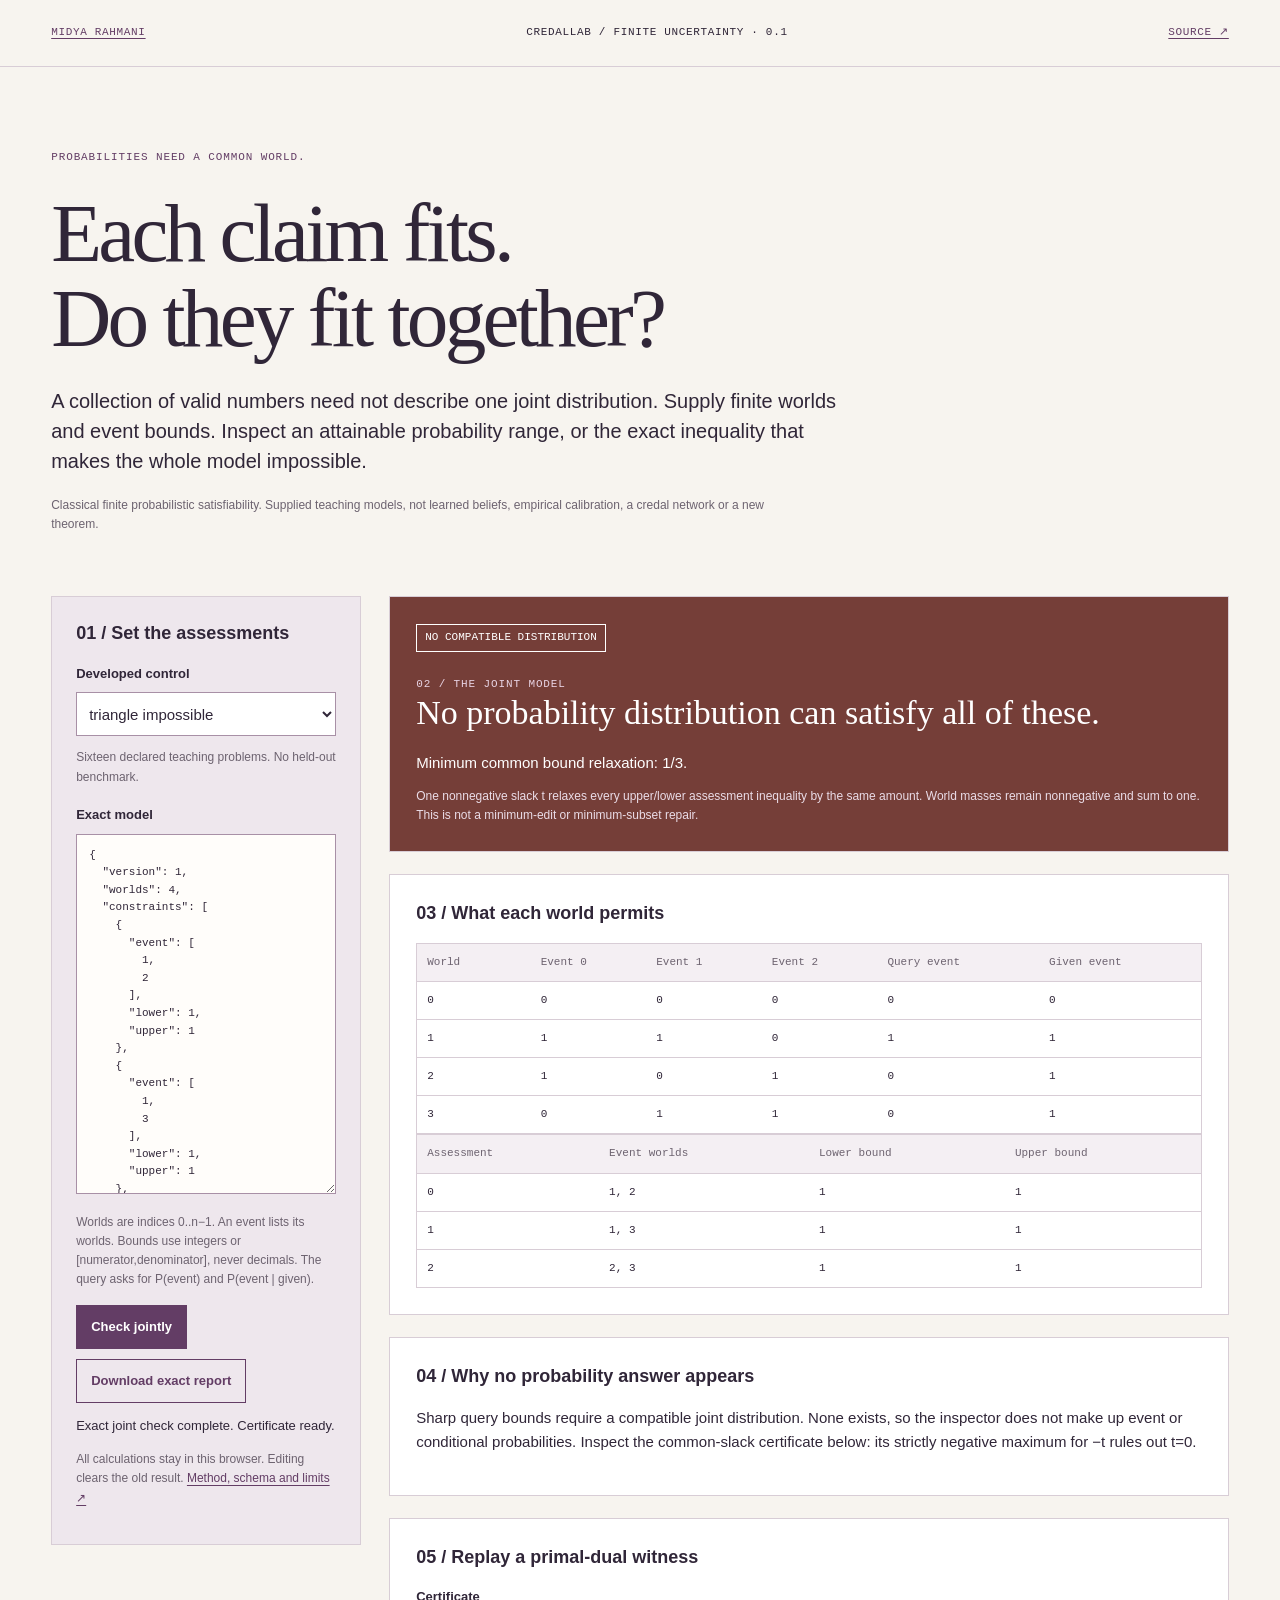
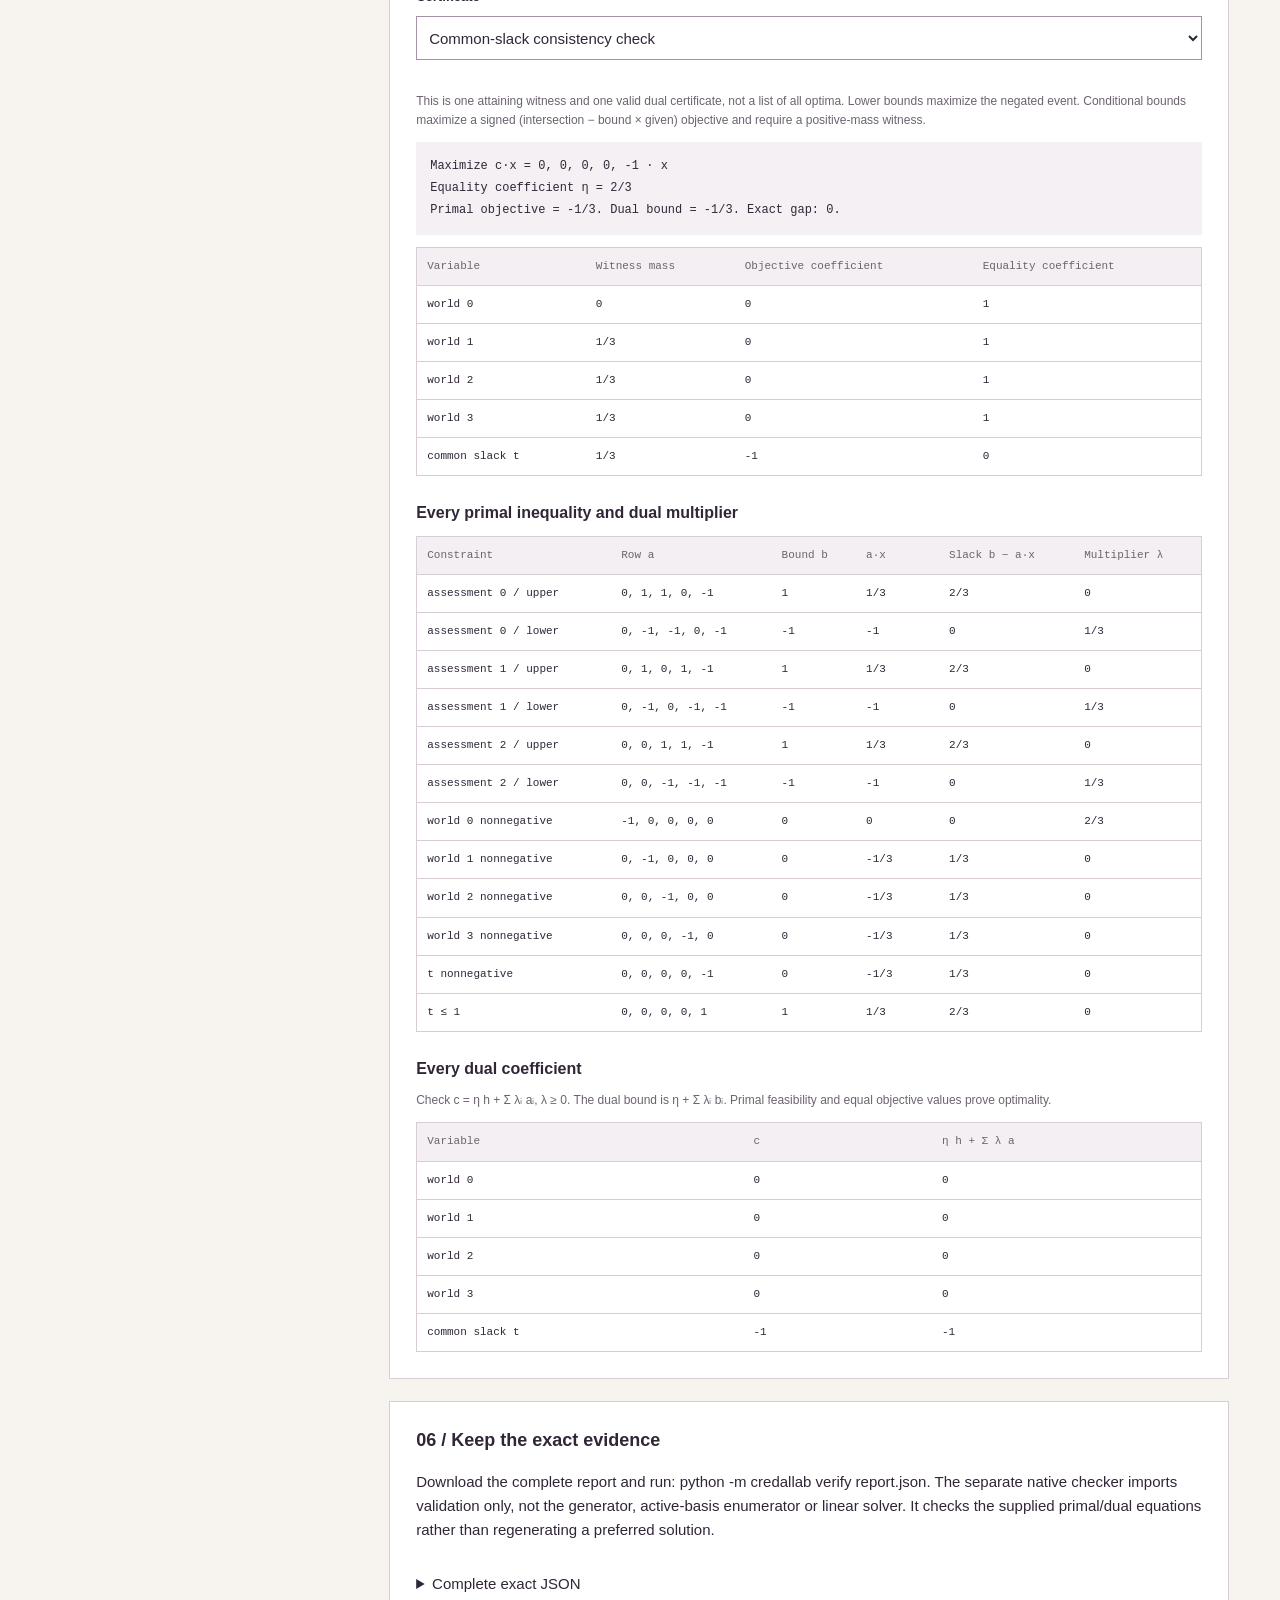
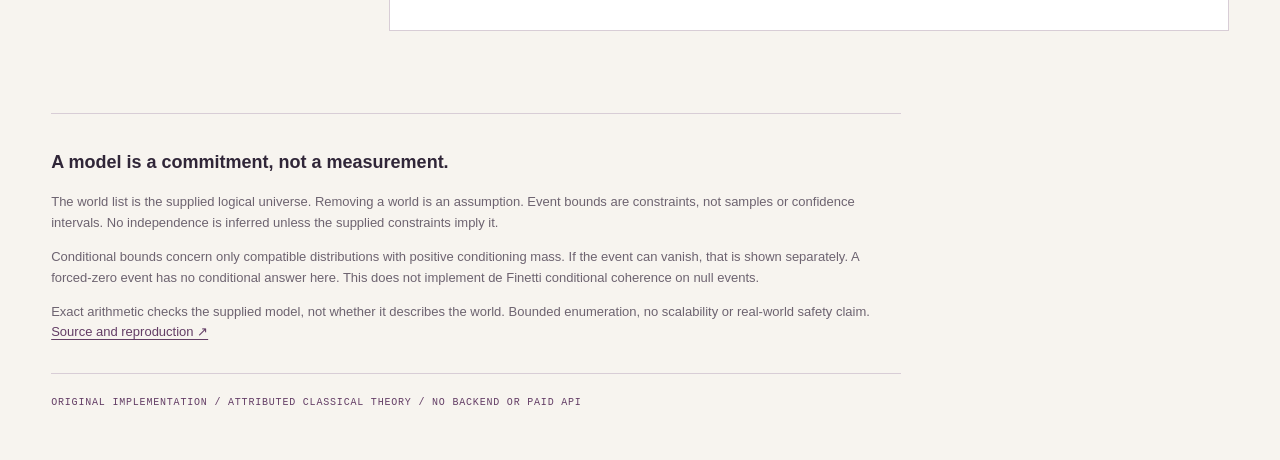
==== docs/index.html @ 1cdc38d1 "CredalLab: implement finite probability evidence docs/index.html This HTML file serves as the main s" ====
<!doctype html>
<html lang="en"><head><meta charset="utf-8"><meta name="viewport" content="width=device-width,initial-scale=1"><meta name="description" content="Exact finite probability constraints, attainable bounds and independent primal-dual evidence."><title>CredalLab | Do these probabilities share a world?</title><link rel="stylesheet" href="credal.css"><script defer src="credal-engine.js"></script><script defer src="credal-app.js"></script></head>
<body><header><a href="https://github.com/midya8">MIDYA RAHMANI</a><span>CREDALLAB / FINITE UNCERTAINTY · 0.1</span><a href="https://github.com/midya8/credallab">SOURCE ↗</a></header>
<main><section class="hero"><p class="eyebrow">PROBABILITIES NEED A COMMON WORLD.</p><h1>Each claim fits.<br>Do they fit together?</h1><p class="lead">A collection of valid numbers need not describe one joint distribution. Supply finite worlds and event bounds. Inspect an attainable probability range, or the exact inequality that makes the whole model impossible.</p><p class="scope">Classical finite probabilistic satisfiability. Supplied teaching models, not learned beliefs, empirical calibration, a credal network or a new theorem.</p></section>
<div class="workspace"><aside><h2>01 / Set the assessments</h2><label for="control">Developed control</label><select id="control" disabled></select><p class="muted">Sixteen declared teaching problems. No held-out benchmark.</p><label for="input">Exact model</label><textarea id="input" spellcheck="false" aria-describedby="input-help"></textarea><p id="input-help" class="muted">Worlds are indices 0..n−1. An event lists its worlds. Bounds use integers or [numerator,denominator], never decimals. The query asks for P(event) and P(event | given).</p><div class="buttons"><button id="run">Check jointly</button><button id="export" class="secondary" disabled>Download exact report</button></div><p id="status" role="status" aria-live="polite">Loading exact engine…</p><p class="muted">All calculations stay in this browser. Editing clears the old result. <a href="https://github.com/midya8/credallab/blob/main/METHOD.md">Method, schema and limits ↗</a></p><noscript>This inspector needs JavaScript. The source includes an independent Python checker and command-line engine.</noscript></aside>
<div id="output" aria-live="polite"></div></div>
<footer><h2>A model is a commitment, not a measurement.</h2><p>The world list is the supplied logical universe. Removing a world is an assumption. Event bounds are constraints, not samples or confidence intervals. No independence is inferred unless the supplied constraints imply it.</p><p>Conditional bounds concern only compatible distributions with positive conditioning mass. If the event can vanish, that is shown separately. A forced-zero event has no conditional answer here. This does not implement de Finetti conditional coherence on null events.</p><p>Exact arithmetic checks the supplied model, not whether it describes the world. Bounded enumeration, no scalability or real-world safety claim. <a href="https://github.com/midya8/credallab">Source and reproduction ↗</a></p><span class="signature">ORIGINAL IMPLEMENTATION / ATTRIBUTED CLASSICAL THEORY / NO BACKEND OR PAID API</span></footer></main></body></html>
---- docs/credal.css ----
:root{--ink:#302638;--plum:#633d65;--paper:#f7f4ef;--white:#fff;--soft:#eee7ed;--line:#d8cdd6;--muted:#6d6370;--orange:#b84d22;--green:#42614b}*{box-sizing:border-box}body{margin:0;background:var(--paper);color:var(--ink);font-family:'DM Sans',Arial,sans-serif;font-size:15px;line-height:1.6}a{color:var(--plum);text-underline-offset:3px}header{display:flex;justify-content:space-between;gap:20px;padding:24px 4vw;border-bottom:1px solid var(--line);font:11px/1.6 'IBM Plex Mono',monospace;letter-spacing:.06em}main{max-width:1400px;margin:auto;padding:0 4vw}.hero{padding:70px 0 50px;max-width:970px}.eyebrow,.signature{font:11px/1.7 'IBM Plex Mono',monospace;letter-spacing:.08em;color:var(--plum)}h1{font-family:Georgia,serif;font-weight:400;font-size:clamp(48px,6.5vw,88px);line-height:1.02;letter-spacing:-.045em;margin:25px 0}.lead{font-size:20px;max-width:790px;line-height:1.5}.scope,.muted{font-size:12px;color:var(--muted)}.scope{max-width:730px}.workspace{display:grid;grid-template-columns:minmax(240px,310px) minmax(0,1fr);gap:28px;align-items:start}aside{padding:24px;background:var(--soft);border:1px solid var(--line)}h2{font-size:18px;line-height:1.35;margin:0 0 18px}h3{font-size:16px;line-height:1.35;margin:26px 0 12px}label{display:block;font-size:13px;font-weight:700;margin:18px 0 8px}select,textarea,button{font:inherit;max-width:100%}select{width:100%;min-height:44px;padding:8px;background:white;border:1px solid #a890a6;color:var(--ink)}textarea{width:100%;height:360px;padding:12px;background:#fffdfa;color:var(--ink);border:1px solid #a890a6;font:11px/1.6 'IBM Plex Mono',monospace;resize:vertical}button{min-height:44px;border:1px solid var(--plum);background:var(--plum);color:white;padding:10px 14px;font-size:13px;font-weight:700;cursor:pointer}button.secondary{background:transparent;color:var(--plum)}button:disabled{opacity:.45;cursor:default}button:focus-visible,select:focus-visible,textarea:focus-visible,a:focus-visible,summary:focus-visible{outline:3px solid var(--orange);outline-offset:3px}.buttons{display:flex;gap:10px;flex-wrap:wrap;margin-top:16px}#status{font-size:13px}#status[data-error=true]{color:#a53116}.panel{border:1px solid var(--line);background:white;padding:26px;margin-bottom:22px;min-width:0}.result{background:var(--plum);color:white}.result h2{font-family:Georgia,serif;font-size:34px;font-weight:400;line-height:1.15}.result .eyebrow{color:#e8d3e3}.result p{margin-bottom:0}.result.infeasible{background:#753e38}.result .muted{color:#eadce7}.badge{display:inline-block;font:11px/1.4 'IBM Plex Mono',monospace;border:1px solid currentColor;padding:5px 8px;margin-bottom:12px}.table-wrap{overflow:auto;width:100%;border:1px solid var(--line)}table{border-collapse:collapse;width:100%;font:11px/1.55 'IBM Plex Mono',monospace}th{text-align:left;color:var(--muted);background:#f4eff3;font-weight:400}th,td{padding:10px;border-bottom:1px solid var(--line);vertical-align:top;min-width:65px;overflow-wrap:anywhere}td.vector{min-width:130px}tbody tr:last-child td{border-bottom:0}.scroll-hint{display:none}.cert-select{margin:0 0 20px}.metric{font-family:Georgia,serif;font-size:30px;color:var(--plum);margin:8px 0}.metric small{font:13px 'DM Sans',sans-serif;color:var(--muted)}.equation{font:12px/1.8 'IBM Plex Mono',monospace;background:#f5f0f4;padding:14px;overflow-wrap:anywhere}.range{display:block;width:100%;height:auto;border:1px solid var(--line);background:#fcf9fb;margin:14px 0 24px}.range text{font:13px 'IBM Plex Mono',monospace;fill:var(--muted)}.range path{stroke:var(--line);stroke-width:1}.range line{stroke:var(--plum);stroke-width:6}.range circle{fill:var(--plum)}.worldbar{height:8px;background:var(--soft);width:100%;min-width:80px;margin-top:5px}.worldbar span{display:block;height:100%;background:var(--plum)}details{margin-top:22px}summary{cursor:pointer;padding:8px 0}pre{overflow:auto;max-height:380px;background:#f5f0f4;padding:15px;font:11px/1.6 'IBM Plex Mono',monospace}footer{border-top:1px solid var(--line);padding:36px 0 50px;margin-top:60px;max-width:850px}footer p{font-size:13px;color:var(--muted)}.signature{display:block;border-top:1px solid var(--line);padding-top:20px;margin-top:30px;font-size:10px}@media(max-width:800px){.workspace{grid-template-columns:1fr}.hero{padding:50px 0 30px}aside{padding:20px}textarea{height:280px}header{flex-wrap:wrap;gap:8px 20px}header span{order:3;flex-basis:100%}.panel{padding:20px}.lead{font-size:18px}.scroll-hint{display:block;font-size:11px;color:var(--muted)}.result h2{font-size:30px}.range text{font-size:18px}}@media(prefers-reduced-motion:reduce){*{scroll-behavior:auto!important}}
.table-wrap table{min-width:max-content}th,td{white-space:nowrap;overflow-wrap:normal}
#output{min-width:0;width:100%}
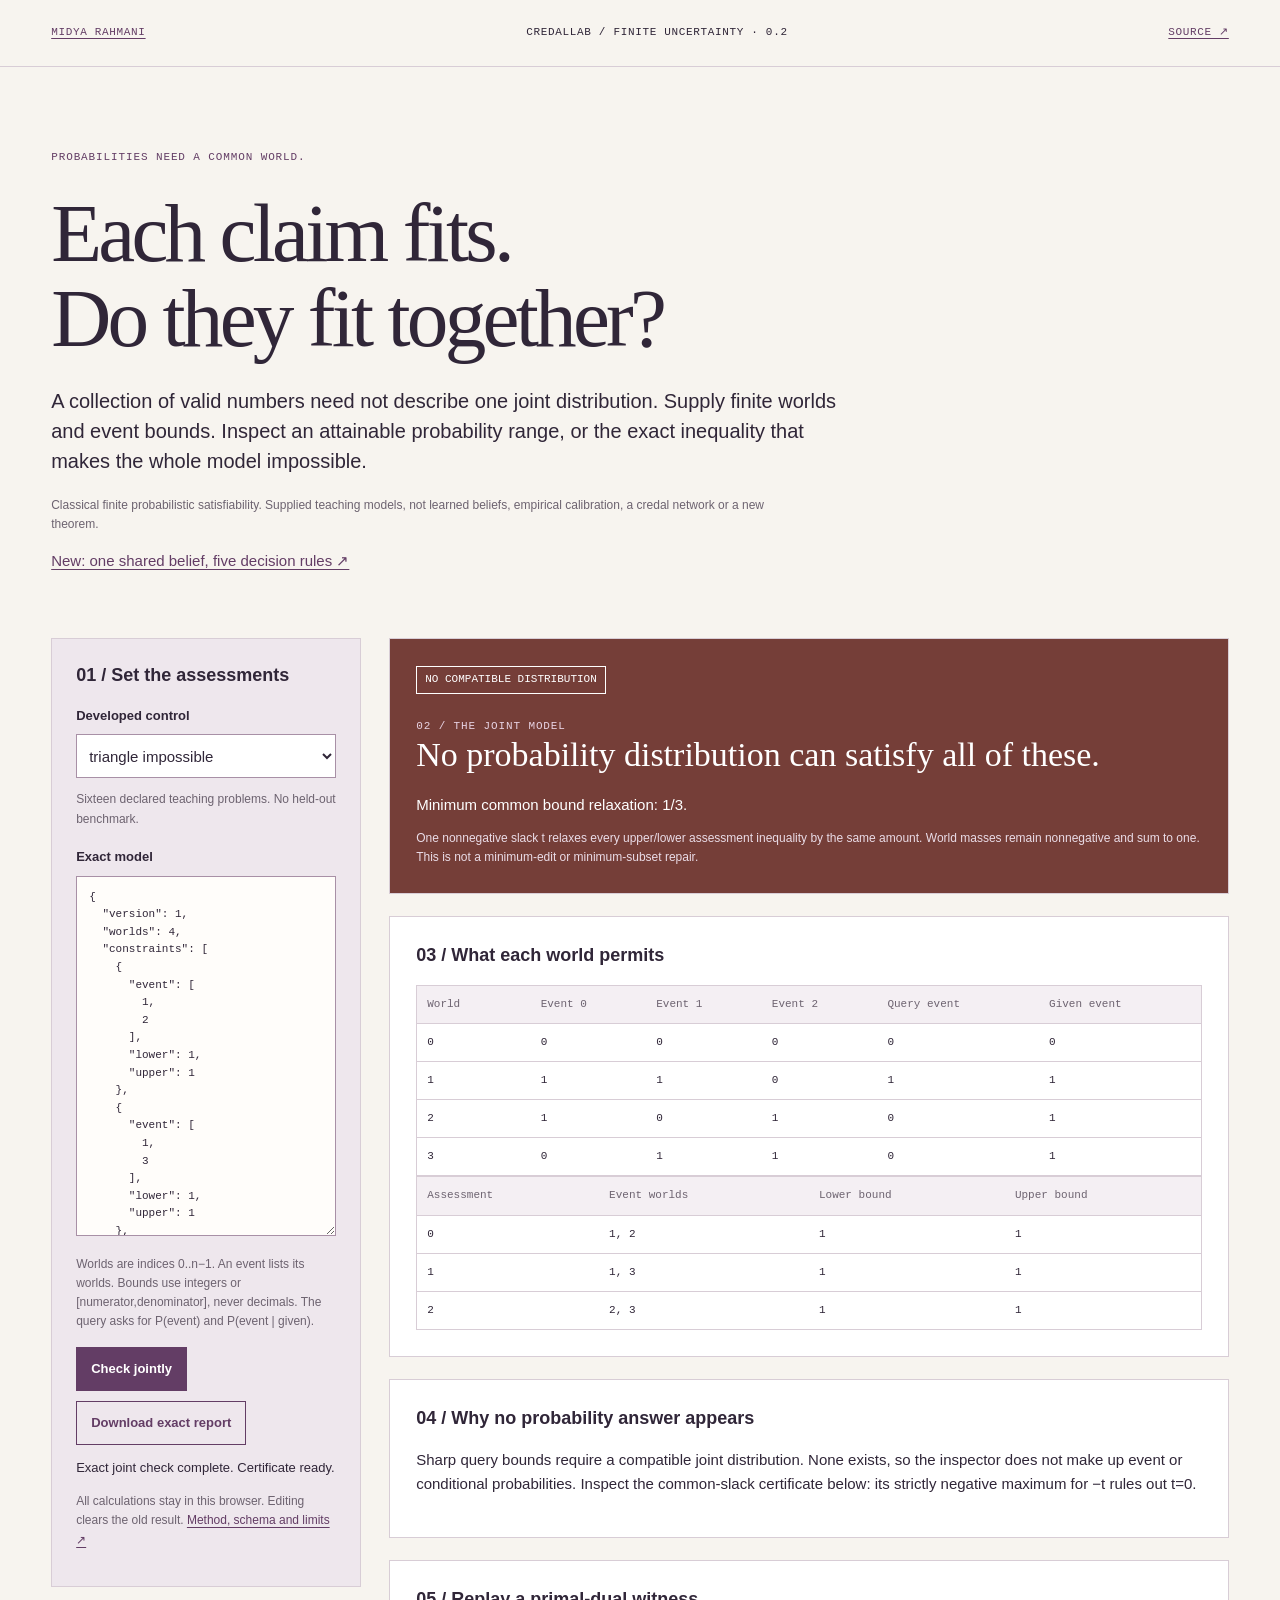
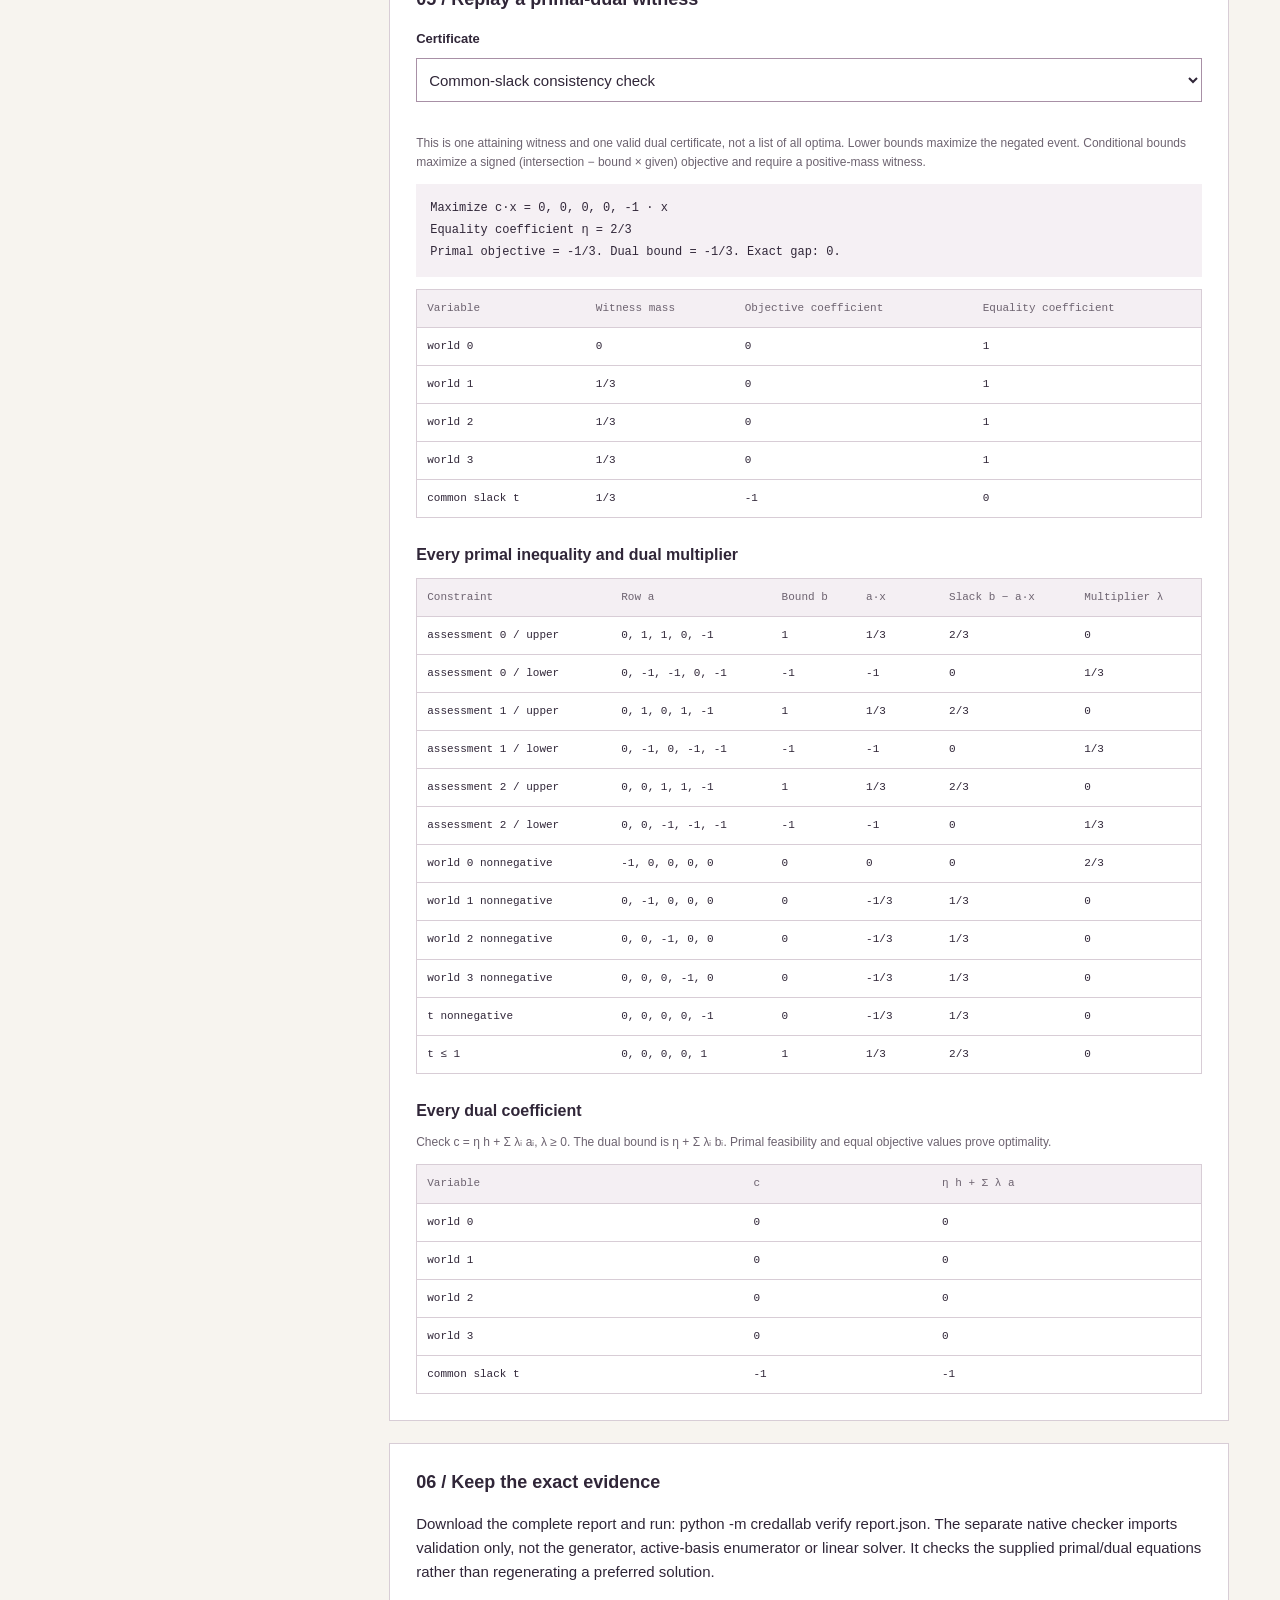
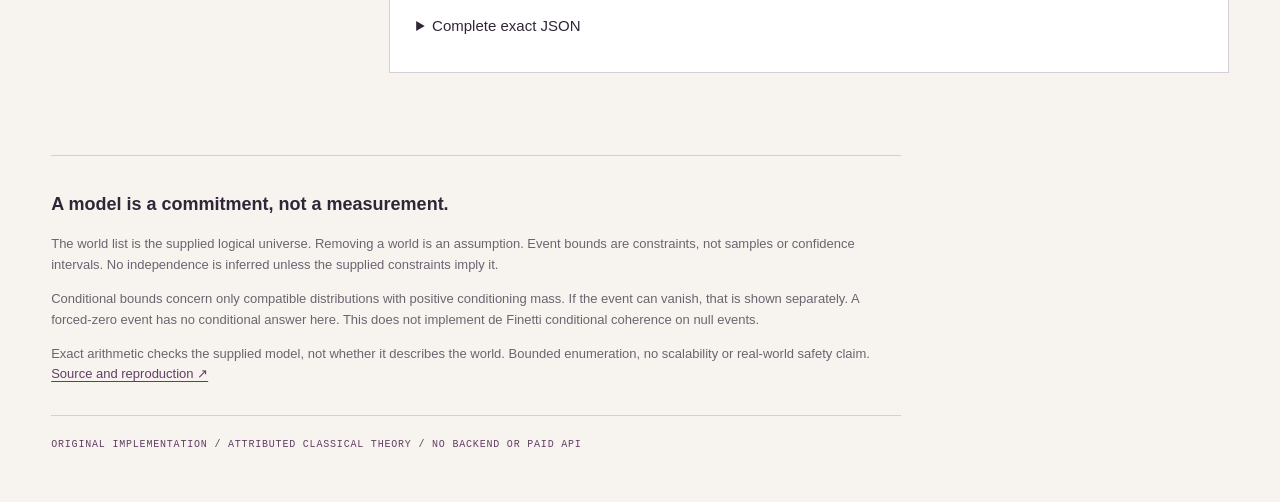
==== commit 7411e4f6: "CredalLab: implement exact shared-belief decisions docs/index.html Updated footer content and header" ====
--- a/docs/index.html
+++ b/docs/index.html
@@ -1,7 +1,7 @@
 <!doctype html>
 <html lang="en"><head><meta charset="utf-8"><meta name="viewport" content="width=device-width,initial-scale=1"><meta name="description" content="Exact finite probability constraints, attainable bounds and independent primal-dual evidence."><title>CredalLab | Do these probabilities share a world?</title><link rel="stylesheet" href="credal.css"><script defer src="credal-engine.js"></script><script defer src="credal-app.js"></script></head>
-<body><header><a href="https://github.com/midya8">MIDYA RAHMANI</a><span>CREDALLAB / FINITE UNCERTAINTY · 0.1</span><a href="https://github.com/midya8/credallab">SOURCE ↗</a></header>
-<main><section class="hero"><p class="eyebrow">PROBABILITIES NEED A COMMON WORLD.</p><h1>Each claim fits.<br>Do they fit together?</h1><p class="lead">A collection of valid numbers need not describe one joint distribution. Supply finite worlds and event bounds. Inspect an attainable probability range, or the exact inequality that makes the whole model impossible.</p><p class="scope">Classical finite probabilistic satisfiability. Supplied teaching models, not learned beliefs, empirical calibration, a credal network or a new theorem.</p></section>
+<body><header><a href="https://github.com/midya8">MIDYA RAHMANI</a><span>CREDALLAB / FINITE UNCERTAINTY · 0.2</span><a href="https://github.com/midya8/credallab">SOURCE ↗</a></header>
+<main><section class="hero"><p class="eyebrow">PROBABILITIES NEED A COMMON WORLD.</p><h1>Each claim fits.<br>Do they fit together?</h1><p class="lead">A collection of valid numbers need not describe one joint distribution. Supply finite worlds and event bounds. Inspect an attainable probability range, or the exact inequality that makes the whole model impossible.</p><p class="scope">Classical finite probabilistic satisfiability. Supplied teaching models, not learned beliefs, empirical calibration, a credal network or a new theorem.</p><p><a href="decisions.html">New: one shared belief, five decision rules ↗</a></p></section>
 <div class="workspace"><aside><h2>01 / Set the assessments</h2><label for="control">Developed control</label><select id="control" disabled></select><p class="muted">Sixteen declared teaching problems. No held-out benchmark.</p><label for="input">Exact model</label><textarea id="input" spellcheck="false" aria-describedby="input-help"></textarea><p id="input-help" class="muted">Worlds are indices 0..n−1. An event lists its worlds. Bounds use integers or [numerator,denominator], never decimals. The query asks for P(event) and P(event | given).</p><div class="buttons"><button id="run">Check jointly</button><button id="export" class="secondary" disabled>Download exact report</button></div><p id="status" role="status" aria-live="polite">Loading exact engine…</p><p class="muted">All calculations stay in this browser. Editing clears the old result. <a href="https://github.com/midya8/credallab/blob/main/METHOD.md">Method, schema and limits ↗</a></p><noscript>This inspector needs JavaScript. The source includes an independent Python checker and command-line engine.</noscript></aside>
 <div id="output" aria-live="polite"></div></div>
 <footer><h2>A model is a commitment, not a measurement.</h2><p>The world list is the supplied logical universe. Removing a world is an assumption. Event bounds are constraints, not samples or confidence intervals. No independence is inferred unless the supplied constraints imply it.</p><p>Conditional bounds concern only compatible distributions with positive conditioning mass. If the event can vanish, that is shown separately. A forced-zero event has no conditional answer here. This does not implement de Finetti conditional coherence on null events.</p><p>Exact arithmetic checks the supplied model, not whether it describes the world. Bounded enumeration, no scalability or real-world safety claim. <a href="https://github.com/midya8/credallab">Source and reproduction ↗</a></p><span class="signature">ORIGINAL IMPLEMENTATION / ATTRIBUTED CLASSICAL THEORY / NO BACKEND OR PAID API</span></footer></main></body></html>
